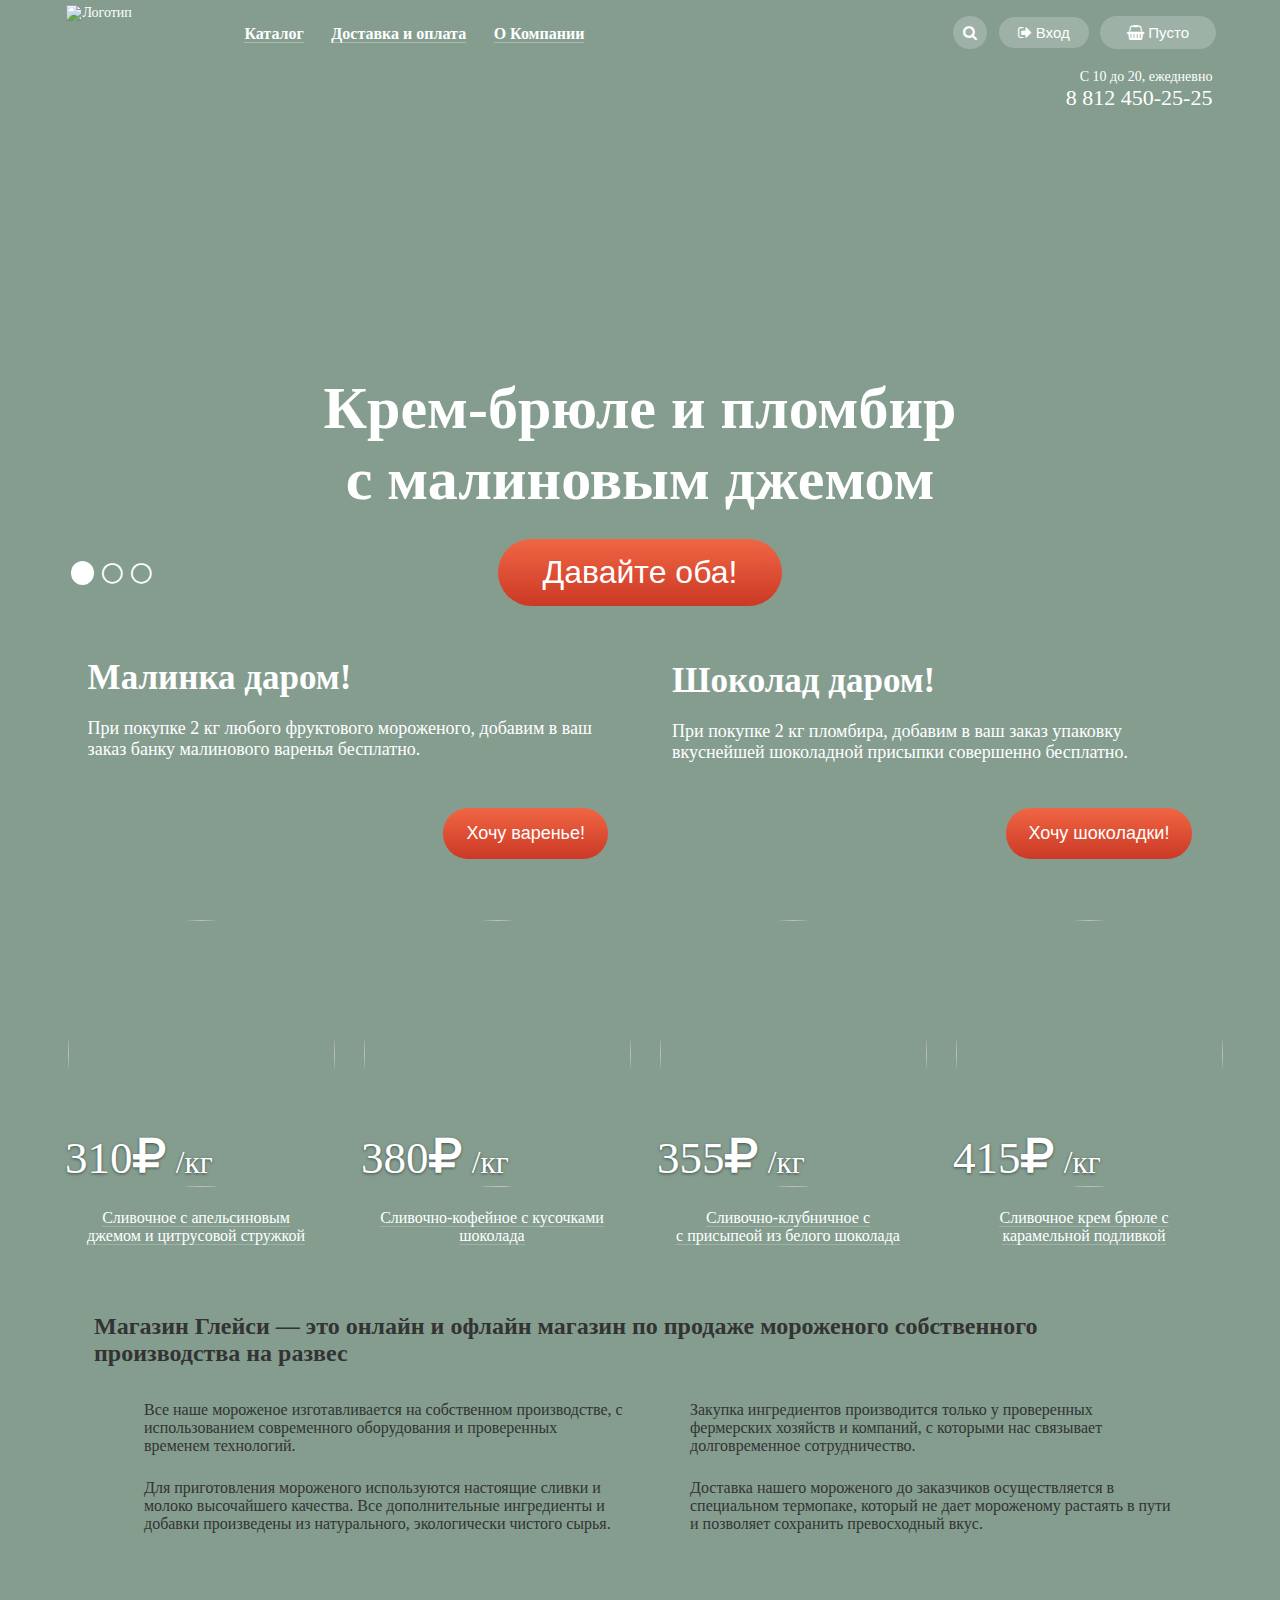
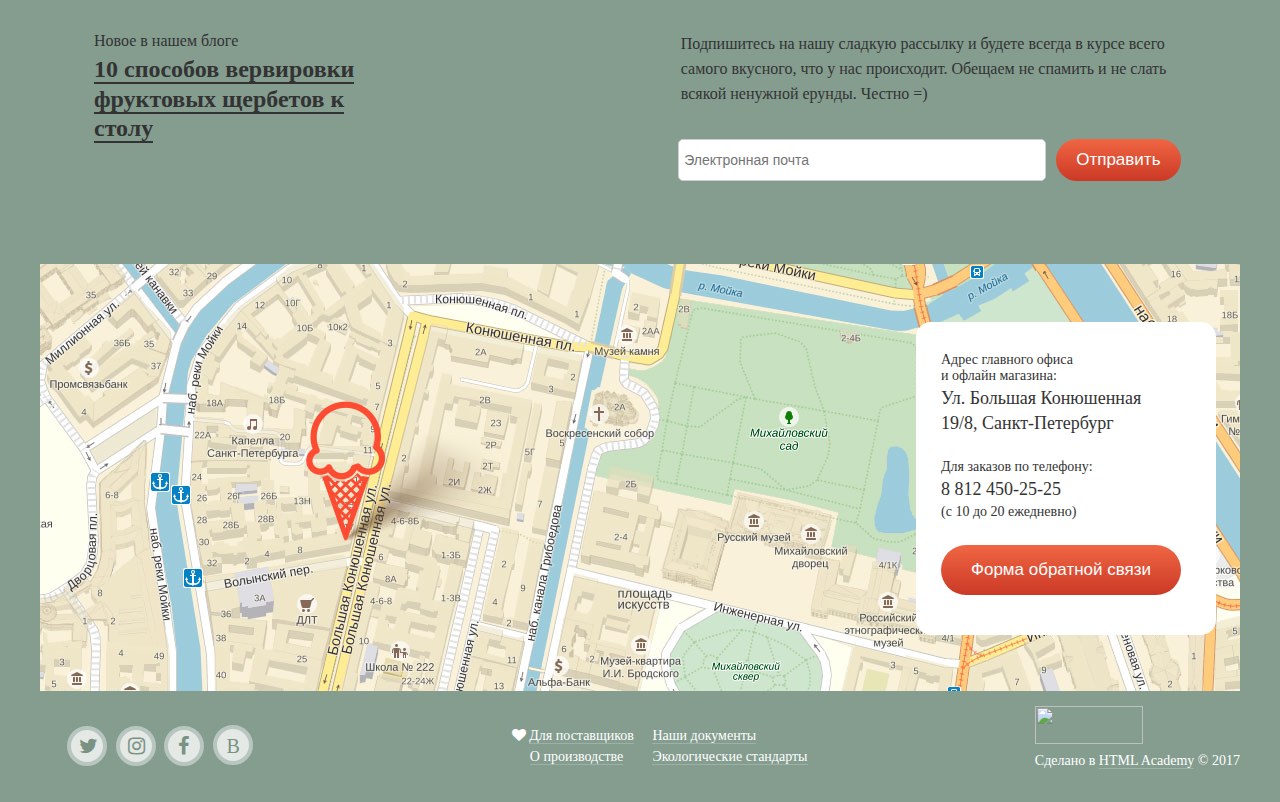
==== index.html @ fa355036 "errors: form, img, href, select" ====
<!DOCTYPE html>
<html>
	<head>
		<title>Test</title>
		<meta charset="utf-8">
		<link rel="stylesheet" href="https://necolas.github.io/normalize.css/5.0.0/normalize.css">
		<link rel="stylesheet" href="https://maxcdn.bootstrapcdn.com/font-awesome/4.5.0/css/font-awesome.min.css">
		<link rel="stylesheet" href="style/style.css">
	</head>
	<body class="bodybg1">
		<div class="body">
			<div class="alert">
				<butt_form action="https://echo.htmlacadimy.ru/" method="post">
				<h3>Мы обязательно ответим</h3>
				<input type="text" placeholder="Как вас зовут?"><br>
				<input type="text" placeholder="Ваша почта для ответа?"><br>
				<textarea class="textarea" cols="30" rows="10" placeholder="Напишите чтонибудь..."></textarea>
				<button class="banner_butt">Отправить</button>
				<div class="close"><i class="fa fa-times" aria-hidden="true"></i></div>
				</butt_form>
			</div>
			<header class="header1">
				<div class="row">
					<div class="left_head">
						<img src="img/Logo.png" width="154" height="64" alt="Логотип">
						<ul>
							<li class="tog"><a href="#" class="list">Каталог</a>
							<ul class="dropdown">
								<a href="#"><li class="bord1">Новинки</li></a>
								<hr>
								<a href="catalog.html"><li>Сливочное</li></a>
								<a href="#"><li>Щербень</li></a>
								<a href="#"><li>Фруктовый лед</li></a>
								<a href="#"><li class="bord2">Мелорин</li></a>
							</ul>
						</li>
						<li><a href="#" class="list">Доставка и оплата</a></li>
						<li><a href="#" class="list">О Компании</a></li>
					</ul>
				</div>
				<div class="right_head">
					<div class="search">
						<button class="icon is"><i class="fa fa-search" aria-hidden="true"></i></button>
						<div class="sear"><input type="text" placeholder="Что ищем?"></div>
					</div>
					
					<div class="enter">
						<button class="icon iconer"><i class="fa fa-sign-out" aria-hidden="true"></i> Вход</button>
						<div class="ent">
							<input placeholder="Электронная почта" type="text">
							<input placeholder="Пароль" type="text">
							<div class="row">
								<div class="but_enter"><button class="enter_button">Войти</button></div>
								
								<div class="regist"><a href="#">Забыли пароль</a><br><a href="#">Регестрация</a></div>
							</div>
						</div>
					</div>
					<button class="icon licon" ><i class="fa fa-shopping-basket" aria-hidden="true"></i> Пусто</button>
				</div>
			</div>
			<div class="number">
				<p class="time_worc">С 10 до 20, ежедневно</p>
				<p class="mobile">8 812 450-25-25</p>
			</div>
			<div class="banner">
				<div class="cream">
					<h1 class="h1">Крем-брюле и пломбир<br> с малиновым джемом</h1>
					
					<button class="slider_butt">Давайте оба!</button>
					<div class="cricle">
						<i class="fa fa-circle-thin bg1 bg" aria-hidden="true"></i>
						<i class="fa fa-circle-thin bg2" aria-hidden="true"></i>
						<i class="fa fa-circle-thin bg3" aria-hidden="true"></i>
					</div>
					
				</div>
			</div>
			<div class="row dar">
				<div class="raspberries">
					<h2 class="h2">Малинка даром!</h2>
					<p>При покупке 2 кг любого фруктового мороженого, добавим в ваш заказ банку малинового варенья бесплатно.</p>
					<button class="banner_butt">Хочу варенье!</button>
				</div>
				<div class="chocolate">
					<h2 class="h2">Шоколад даром!</h2>
					<p>При покупке 2 кг пломбира, добавим в ваш заказ упаковку вкуснейшей шоколадной присыпки совершенно бесплатно.</p>
					<button class="banner_butt">Хочу шоколадки!</button>
				</div>
			</div>
		</header>
		<article>
			<div class="hits">
				<div class="hit img_hit"> <img src="img/tovar1.png" width="267" height="267" alt=""><br>
					<div class="description">
						<p><a href="#">Сливочное с апельсиновым<br> джемом и цитрусовой стружкой</a></p>
					</div>
					<div class="price"><p>310<i class="fa fa-rub" aria-hidden="true"></i> <span class="kg">/кг</span></p></div>
					<div class="absol"><button class="watch">Быстрый просмотр</button></div>
				</div>
				<div class="hit img_hit"> <img src="img/tovar2.png" width="267" height="267" alt=""><br>
					<div class="description">
						<p><a href="#">Сливочно-кофейное с кусочками<br> шоколада</a></p>
					</div>
					<div class="price"><p>380<i class="fa fa-rub" aria-hidden="true"></i> <span class="kg">/кг</span></p></div>
					<div class="absol"><button class="watch">Быстрый просмотр</button></div>
				</div>
				<div class="hit img_hit"> <img src="img/tovar3.png" width="267" height="267" alt=""><br>
					<div class="description">
						<p><a href="#">Сливочно-клубничное с <br>с присыпеой из белого шоколада</a></p>
					</div>
					<div class="price"><p>355<i class="fa fa-rub" aria-hidden="true"></i> <span class="kg">/кг</span></p></div>
					<div class="absol"><button class="watch">Быстрый просмотр</button></div>
				</div>
				<div class="hit img_hit"> <img src="img/tovar4.png" width="267" height="267" alt=""><br>
					<div class="description">
						<p><a href="#">Сливочное крем брюле с<br>карамельной подливкой</a></p>
					</div>
					<div class="price"><p>415<i class="fa fa-rub" aria-hidden="true"></i> <span class="kg">/кг</span></p></div>
					<div class="absol"><button class="watch">Быстрый просмотр</button></div>
				</div>
			</div>
			<div class="cont">
				<h3 class="h3">Магазин Глейси — это онлайн и офлайн магазин по продаже мороженого собственного производства на развес</h3>
				<div class="row">
					<div class="desk_l">
						<div class="icon_sprite1">
							<p>Все наше мороженое изготавливается на собственном производстве, с использованием современного оборудования и проверенных временем технологий.
							</p></div>
							<div class="icon_sprite2">
								<p>Для приготовления мороженого используются настоящие сливки и молоко высочайшего качества. Все дополнительные ингредиенты и добавки произведены из натурального, экологически чистого сырья. </p>
							</div>
						</div>
						<div class="desk_r">
							<div class="icon_sprite3">
								<p>Закупка ингредиентов  производится только у проверенных фермерских хозяйств и компаний, с которыми нас связывает долговременное сотрудничество.</p>
							</div>
							<div class="icon_sprite4">
								<p>Доставка нашего мороженого до заказчиков осуществляется в специальном термопаке, который не дает мороженому растаять в пути и позволяет сохранить превосходный вкус.</p>
							</div>
						</div>
					</div>
				</div>
			</article>
			<aside>
				<div class="row">
					<div class="new_block">
						<p>Новое в нашем блоге</p>
						<h3><a class="metod_10">10 способов вервировки<br>
							фруктовых щербетов к<br>
						столу</a></h3>
					</div>
					<div class="mail_block">
						<p>Подпишитесь на нашу сладкую рассылку и будете всегда в курсе всего самого вкусного, что у нас происходит. Обещаем не спамить и не слать всякой ненужной ерунды. Честно =) </p>
						<div class="mail">
							<input class="mail" placeholder="Электронная почта" type="text">
							<button class="go">Отправить</button>
						</div>
					</div>
				</div>
			</aside>
			<section>
				<div class="map">
					<div class="mbloc">
						<p class="contacts">Адрес главного офиса<br>и офлайн магазина:
							<span class="h4">Ул. Большая Конюшенная</span>
							<span class="h4"> 19/8, Санкт-Петербург</span>
						</p>
						<p class="contacts">Для заказов по телефону:
							<span class="h4">8 812 450-25-25</span>
							(с 10 до 20 ежедневно)
						</p>
						<button class="butt_form">Форма обратной связи</button>
					</div>
				</div>
				<div class="both"></div>
			</section>
			<footer>
				<div class="row">
					<div class="left_foot">
						<a href="#"><i class="fa fa-twitter soc1" aria-hidden="true"></i></a>
						<a href="#"><i class="fa fa-instagram soc2" aria-hidden="true"></i></a>
						<a href="#"><i class="fa fa-facebook soc3" aria-hidden="true"></i></a>
						<a href="#"><i class="soc4">В</i></a>
					</div>
					<div class="center_foot">
						<div class="fl">
							<i class="fa fa-heart" aria-hidden="true"></i>
							<span><a href="#">Для поставщиков</a></span>
							<br><span class="sdvig"><a href="#">О производстве</a></span>
						</div>
						<div class="fr"><span><a href="#">Наши документы</a></span><br><span><a href="#">Экологические стандарты</a></span></div>
					</div>
					<div class="right_foot">
						<img class='ahtml' src="img/html.png" width="108px" height="38px" alt=""><br>
						<p>Сделано в <a>HTML Academy</a> &copy; 2017</p>
					</div>
				</div>
			</footer>
		</div>
		<script type="text/javascript" src="http://ajax.googleapis.com/ajax/libs/jquery/1.8.2/jquery.min.js"></script>
		<script type="text/javascript" src="js/script.js"></script>
	</body>
</html>
---- style/style.css ----
*{
    margin: 0;
    padding: 0;
    box-sizing: border-box;
}
.body{
    width: 1200px;
    margin: auto;
}
@font-face {
    font-family: Roboto-Light;
    src: url(../font/Roboto-Light.ttf);
}
@font-face {
    font-family: Roboto-Bold;
    src: url(../font/Roboto-Bold.ttf);
}
@font-face {
    font-family: Roboto-Regular;
    src: url(../font/Roboto-Regular.ttf);
}
body{
    color: white;
    background: #849D8F;
    font-size: 14px;
    font-family: 'Roboto-Light', 'PT sans', Georgia;
}
.bodybg1{
    background: #849D8F;
    background-image: url(../img/bg_slider-1.jpg);
    background-repeat: no-repeat;
    background-position: 50% 0px;
}
.bodybg2{
    background: #8996A6;
    background-image: url(../img/bg_slider-2.jpg);
    background-repeat: no-repeat;
    background-position: 50% 0px;
}
.bodybg3{
    background: #9D8B84;
    background-image: url(../img/bg_slider-3.jpg);
    background-repeat: no-repeat;
    background-position: 50% 0px;
}
a{
    text-decoration: none;
    color: white;
}
.h4{
    font-size: 18px;
    font-family: 'Roboto-Bold', 'PT sans', Georgia;
    margin: 4px 0;
    display: block;
}
.h1{
    font: 900 60px/70px "Roboto-bold",'PT sans', Georgia;
    line-height: 1.18;
    margin-bottom: 9px;
}
.h2{
    margin: 0;
    padding: 0;
    font-size: 35px;
    margin-bottom: 20px;
    font-family: 'Roboto-Bold', 'PT sans', Georgia;
}
.h3{
    font-size: 24px;
    font-family: 'Roboto-Bold', 'PT sans', Georgia;
    margin-bottom: 20px;
}
button{
    cursor: pointer;
}
.menu{
    position: relative;
    display: inline-block;
}
.alert{
    background: #f8f7f4;
    border-radius: 10px;
    width: 440px;
    color: #333;
    padding: 15px;
    height: 450px;
    position: fixed;
    z-index: 11111;
    top: 15%;
    left: 30%;
    right: 30%;
    display: none;
}
.close{
    position: absolute;
    top: 10px;
    right: 10px;
    font-size: 23px;
    cursor: pointer;
}
.bord1{
    border-radius: 5px 5px 0 0;
    font-family: 'Roboto-Bold';
}
.bord2{
    border-radius: 0 0 5px 5px;
}
.search{
    position: relative;
    display: inline-block;
}
.sear input,.alert input, .ent input{
    margin: 10px 0;
    border-radius: 5px;
    border: 1px solid #D0D0D0;
    width: 300px;
    color: #a9a9a9;
    height: 40px;
    padding-left: 5px;
    font-size: 14px;
}
.textarea{
    margin: 10px 0;
    border-radius: 5px;
    border: 1px solid #D0D0D0;
    width: 400px;
    color: #a9a9a9;
    height: 100px;
    padding: 5px;
}
.sear{
    display: none;
    background: #f8f7f4;
    position: absolute;
    background: white;
    right: 10%;
    top: 85%;
    padding: 15px;
    padding: 15px;
    border-radius: 5px;
    box-shadow: 5px 14px 26px rgba(0,0,0, 0.5);
}
.enter:hover .ent{
    display: block;
    -webkit-transition: all 0.3s ease-in-out;
    transition: all 0.3s ease-in-out;
}
.search:hover .sear{
    display: block;
    -webkit-transition: all 0.3s ease-in-out;
    transition: all 0.3s ease-in-out;
}
.basket:hover .bask{
    display: block;
    -webkit-transition: all 0.3s ease-in-out;
    transition: all 0.3s ease-in-out;
}
.row{
    display: -webkit-box;
    display: -ms-flexbox;
    display: flex;
    -webkit-box-pack: justify;
        -ms-flex-pack: justify;
            justify-content: space-between;
    position: relative;
}
div.left_head{
    margin: 5px 2.2%;
    max-width: 70%;
}
div.left_head > img{
    float: left;
}
div.left_head > ul{
    list-style-type: none;
    display: inline-block;
    margin:12px;
    font-weight: bold;
}
a.list{
    border-bottom: 1px solid rgba(255, 255, 255, 0.3);
    font-size: 16px;
}
div.left_head > ul > li{
    padding: 8px 12px;
    display: inline-block;
    color: white;
    font-size: 16px;
}
li.tog{
    border-radius: 25px;
    position: relative;
    padding: 8px 15px;
}
li.tog:hover, li.tog1:hover{
    background: white;
    color: #333;
}
li.tog:hover > a, li.tog1:hover > a{
    border: none;
    color: #333;
}
li.tog:active > a, li.tog1:active > a{
    border: none;
    color: #333;
}
li.tog:active, li.tog1:active{
  background: white;
  box-shadow: inset 0 2px 1px 0 #333;
}
li.tog:after, li.tog1:after {
  content: "";
  position: absolute;
  left: 0;
  right: 0;
  height: 15px;
}
li.tog1{
    position: relative;
    padding: 8px 15px;
    border: none;
    background: #d07058;
    border-radius: 25px;
}
li.tog1 > a{
    border: none;
}
.tog1:hover .dropdown,.tog:hover .dropdown{
  opacity: 1;
  -webkit-transform: translate(0, 0);
          transform: translate(0, 0);
  -webkit-transition: all 0.3s ease-in-out;
  transition: all 0.3s ease-in-out;
  z-index: 2;
}
.dropdown hr{
    color: #d1d0ce;
    width: 90%;
    margin: auto;
}
.dropdown a{
    color: #333;
}   
.dropdown li{
    width: 100%;
    padding: 8px 15px;
}
.dropdown li:hover{
    background: #fbded8;
}
.dropdown li:active{
    background: #f6b5a5;
}
.dropdown{
  z-index: 11111;
  box-shadow: 5px 14px 26px rgba(0,0,0, 0.5);
  position: absolute;
  left: -7px;
  top: 110%;
  box-sizing: border-box;
  min-width: 144px;
  padding: 0;
  margin: 0;
  list-style: none;
  background-color: #f8f7f4;
  border-radius: 5px;
  opacity: 0;
  -webkit-transform: translate(0, -10px);
  transform: translate(0, -10px);
  -webkit-transition: all 0.3s ease-out;
  transition: all 0.3s ease-out;
}
.acmen{
    border-radius: 25px;
    padding: 8px 15px;
    background: white;
    font-weight: bold;
}
div.right_head{
    text-align: right;
}
.icon{
    display: inline-block;
    color: white;
    font-size: 15px;
    margin: 16px 4px;
    border: none;
    background: #9DB1A6;
    padding: 7px 19px;
    border-radius: 25px;
}
.is{
    padding: 8px 10px;
}
.icon2{
    display: inline-block;
    background: white;
    color: #333;
    font-size: 15px;
    margin: 27px 8px;
    border: none;
    padding: 7px 19px;
    border-radius: 25px;
}
.icon:hover{
    background: white;
    color: #333;
}
.licon{
    padding: 8px 27px;
    margin-right: 24px;
    position: relative;
}
.licon2{
    padding-left: 40px;
    padding-right: 20px;
    margin-right: 20px;
    position: relative;
}
.number{
    text-align: right;
    color: white;
    font-size: 12px;
    margin-right: 2.3%;
    margin-top: -5px;
}
.number2{
    text-align: right;
    color: white;
    font-size: 12px;
    margin-right: 2.3%;
    margin-top: -5px;
    float: right;
}
.enter{
    position: relative;
    display: inline-block;
}
.ent{
    z-index: 1111;
    position: absolute;
    background: #f8f7f4;
    right: 5%;
    padding: 15px;
    border-radius: 8px;
    top: 83%;
    color: #333;
    display: none;
    box-shadow: 5px 14px 26px rgba(0,0,0, 0.5);
}
.center{
    position: absolute;
    right: 5%;
    top: 0;
    left: 5%;
}
.banner{
    text-align: center;
    margin-top: 650px;
}
.slider_butt{
    background: -webkit-linear-gradient(#f06643,#cb3926);
    background: linear-gradient(#f06643,#cb3926);
    border: none;
    padding: 15px 45px;
    font-size: 32px;
    border-radius: 40px;
    color: #fff;
    margin-top: 15px;
    display: inline-block;
}
.more1{
    background: -webkit-linear-gradient(#f06643,#cb3926);
    background: linear-gradient(#f06643,#cb3926);
    border: none;
    padding: 13px 18px;
    border-radius: 25px;
    color: #fff;
    font-size: 15px;
    margin-top: 50px;
}
.banner_butt{
    background: -webkit-linear-gradient(#f06643,#cb3926);
    background: linear-gradient(#f06643,#cb3926);
    border: none;
    padding: 15px 23px;
    border-radius: 25px;
    color: #fff;
    font-size: 18px;
    position: absolute;
    right: 20px;
    bottom: 17px;
}
.slider_butt:hover{
    background: #e76c3a;
}
.oform{
    padding: 10px 22px;
    border: none;
    text-align: right;
    font-size: 15px;
    color: #ffffff;
    background-image: -webkit-linear-gradient(bottom, #e74a35, #f26843);
    background-image: linear-gradient(to top, #e74a35, #f26843);
    border-radius: 25px;
    cursor: pointer;
}
.absol{
    position: absolute;
    width: 100%;
    background: rgba(255,255,255,0.4);
    z-index: 10000;
    padding-bottom: 25px;
    border-radius: 0 0 5px 5px;
    display: none;
    left: 0;
    bottom: -68px;
}
.hit:hover .absol{
    display: block;
}
.hit:hover a{
    border: none;
}
.watch{
    background: -webkit-linear-gradient(#f06643,#cb3926);
    background: linear-gradient(#f06643,#cb3926);
    border: none;
    padding: 13px 18px;
    border-radius: 25px;
    color: #fff;
    font-size: 15px;
}
.enter_button{
    background: -webkit-linear-gradient(#f06643,#cb3926);
    background: linear-gradient(#f06643,#cb3926);
    border: none;
    padding: 12px 35px;
    border-radius: 25px;
    color: #fff;
    font-size: 15px;
    margin-top: 18px;
}
.watch:hover,.oform:hover, .enter_button:hover{
    background: #e76c3a;
}
.watch:active,.oform:active, .slider_butt:active, .enter_button:active{
    background: -webkit-linear-gradient(#cb3926,#f06643);
    background: linear-gradient(#cb3926,#f06643);
}
.banner_butt:hover{
    background: #e76c3a;
}
.banner_butt:active{
    background: -webkit-linear-gradient(#cb3926,#f06643);
    background: linear-gradient(#cb3926,#f06643);
}
.regist a{
    color: #333;
}
.regist{
    margin-top: 15px;
    text-align: left;
}
.regist > label{
    border-bottom: 1px solid;
    margin-top: 5px;
    display: inline-block;
}
.cream{
    margin-top: -388px;
    margin-bottom: 40px;
    position: relative;
}
.cricle{
    position: absolute;
    bottom: 20px;
    left: 31px;
}
.bg{
    background: white;  
    border-radius: 50%;
    padding: 0 1px;
}
.bg1,.bg2,.bg3{
    font-size: 24px;
    margin-right: 3px;
    padding: 0 1px;
}
.fa-circle-thin:hover{
    cursor: pointer;
    background: #CFCFCF;
    border-radius: 50%;
}
.raspberries,.chocolate p{
    font-family: 'Roboto-Regular';
}
.raspberries button{
    text-align: right;
}
.raspberries,.chocolate{
    width: 100%;
    display: inline-block;
    border-radius: 15px;
    position: relative;
    min-height: 230px;
}
.dar{
    margin: 2.9% 2.3%;
}
.raspberries{
    background: url(../img/f1.jpg);
    background-size: cover;
    font-size: 18px;
    padding: 12px 20px 80px;
    margin-right: 12px;
}
.chocolate{
    background: url(../img/f2.jpg);
    background-size: cover;
    font-size: 18px;
    padding: 15px 20px 80px;
    margin-left: 12px;
}
.hits{
    margin: 10px 0;
    display: -webkit-box;
    display: -ms-flexbox;
    display: flex;
    -webkit-box-pack: center;
        -ms-flex-pack: center;
            justify-content: center;
}
.hit{
    margin: 0 10px;
    display: inline-block;
    text-align: center;
    width: 23%;
    position: relative;
    cursor: pointer;
    padding: 10px;
}
.hit:hover{
    background: rgba(255,255,255,0.4);
    border-radius: 5px 5px 0 0;
}
.hits a{
    border-bottom: 1px solid #9DB1A6;
}
div.cont{
    background: url(../img/bg.jpg);
    border-radius: 15px;
    margin: 12px 2.2% 24px 2.2%;
    padding: 2.3%;
    color: #333;
}
.ic{
    float: left;
    margin: -15px 5px 25px 0px;
}
.bl3 h3{
    font-size: 22px;
    margin-top: 15px;
}
.metod_10{
    font-size: 24px;
    line-height: 1.23;
    border-bottom: 2px solid #333;
    color: #333;
}
.metod_10:hover{
    border-bottom: 2px solid #D07058;
}
.new_block{
    margin:2.2%;
    margin-top: 10px;
    background: url(../img/rasp.png);
    background-size: cover;
    padding: 2.3%;
    width: 50%;
    border-radius: 15px;
    color: #333;
    height: 218px;
    font-family: 'Roboto-Regular', "PT sans", Georgia;
}
.new_block p{
    font-size: 16px;
    margin-bottom: 5px;
}
.mail_block p{
    line-height: 1.544;
}
.mail_block{
    margin-right: 2.2%;
    margin-top: 10px;
    background: url(../img/mail.png);
    background-size: cover;
    padding: 2.3%;
    width: 50%;
    border-radius: 15px;
    color: #333;
    height: 218px;
    font-size: 16px;
    position: relative;
    font-family: 'Roboto-Regular', "PT sans", Georgia;
    background-position: 50% 50%;
}
div.mail{
    position: absolute;
    display: -webkit-box;
    display: -ms-flexbox;
    display: flex;
    bottom: 42px;
    left: 10px;
}
.go{
    background: -webkit-linear-gradient(#f06643,#cb3926);
    background: linear-gradient(#f06643,#cb3926);
    border: none;
    padding: 10px 20px;
    border-radius: 25px;
    color: #fff;
    font-size: 17px;
}
.go:hover{
    background: #e76c3a;
}
.go:active{
    background: -webkit-linear-gradient(#cb3926,#f06643);
    background: linear-gradient(#cb3926,#f06643);
}
.mail_block > p{
    margin-bottom: 18px;
}
.butt_form{
    background: -webkit-linear-gradient(#f06643,#cb3926);
    background: linear-gradient(#f06643,#cb3926);
    border: none;
    padding: 15px 30px;
    border-radius: 25px;
    color: #fff;
    font-size: 17px;
    display: inline-block;
    margin-bottom: 20px;
}
.butt_form:hover{
    background: #e76c3a;
}
.butt_form:active{
    background: -webkit-linear-gradient(#cb3926,#f06643);
    background: linear-gradient(#cb3926,#f06643);
}
input.mail{
    height: 42px;
    width: 368px;
    margin-right: 10px;
    border-radius: 5px;
    border: 1px solid #D0D0D0;
    margin-left: 15px;
    padding: 0 5px;
    font-size: 14px;
}
.map{
    margin-top: 15px;
    min-height: 427px;
    position: relative;
    background: url(../img/map.jpg);
    background-size: cover;
}
.mbloc{
    position: absolute;
    background: white;
    border-radius: 15px;
    padding: 30px 20px 20px 25px;
    color: #333;
    font: 14px 'Roboto-Regular', "PT sans", Georgia;
    right: 2%;
    width: 300px;
    bottom: 13%;
}
.vk{
    border: 3px solid #BCC9C2;
    border-radius: 54%;
}
.right_foot label{
    border-bottom: 1px solid #9DB1A6;
}
.left_foot{
    padding: 34px 27px;
}
.left_foot img{
    margin: 0 5px;
}
.center_foot a,.right_foot a{
    border-bottom: 1px solid #9DB1A6;
}
.center_foot{
    padding: 35px 8px;
    line-height: 1.473333;
}
.right_foot{
    text-align: left;
    padding-top: 15px;
}
.fl{
    display: inline-block;
    margin-right: 15px;
}
.fr{
    display: inline-block;  
}
.sdvig{
    display: inline-block;
    margin: 0 0 0 18px;
}
.actser{
    background: white;
    color: #333;
}
.alert button{
    position: absolute;
    padding: 12px 15px;
    bottom: 60px;
    right: 35px;
}
a:hover{
    color: #d07058;
    border-bottom: 1px solid #d07058;
}
.dropdown a:hover{
    color: #333;
    border: none;
}
.acmen > a{
    color: #333;
    border: none;
}
.hf{
    width: 96%;
    margin: auto;
    background: #9DB1A6;
    border: none;
    height: 1px;
}
.as{
    margin:0 2.2%;
}
.sor{
    display: block;
    margin-bottom: 8px;
    margin-left: 15px;
}
.active{
    color: white;
    background: #e84e37;
    padding: 8px 15px;
    border-radius: 25px;
}
.active > a:hover{
    color: white;
    border: none;
}
.art2{
    padding:12px 2.3%;
}
.popul{
    background: #9DB1A6;
    border: none;
    color: white;
    padding: 8px 30px 8px 25px;
    border-radius: 25px;
    font-size: 14px;
}
.populact{
    background: white;
    border: none;
    color: #333;
    padding: 8px 30px 8px 25px;
    border-radius: 25px;
    font-size: 14px;
}
.popul > i{
    margin-left: 15px;
}
.row_sort{
    display: -webkit-box;
    display: -ms-flexbox;
    display: flex;
    height: 85px;
}
.sorting,.price_toggle,.fat{
    display: inline-block;
    padding: 1.2% 0%;
    margin-right: 15px;
    position: relative;
}
.list_sort{
    position: relative;
    width: 100%;
    height: 36px;
    font-weight: 500;
    background-color: #9DB1A6;
    border-radius: 30px;
    cursor: pointer;  
}
.select{
    width: 100%;
    height: 36px;
    margin: 0;
    padding: 0 45px 0 10px;
    background-color: transparent;
    color: white;
    border: 0;
    border-radius: 30px;
    cursor: pointer;
    outline: 0;
    -webkit-appearance: none;
    -moz-appearance: none;
    appearance: none;
    font: 15px 'Roboto-bold', "PT sans", Georgia;
    width: 100%;
}
.bott_icon{
    position: absolute;
    color: white;
    top: 7px;
    right: 14px;
    font-size: 18px;
    width: 11px;
    height: 20px;
    background: #9DB1A6;
}
.list_sort:hover .bott_icon{
    background: white;
    color: #333;
}
.list_sort:hover,.select:hover{
    background: white;
    color: #333;
}
.polos{
    position: relative;
    width: 220px;
    height: 34px;
    background: #9DB1A6;
    padding-top: 11px;
    padding-right: 15px;
    padding-left: 15px;
    border-radius: 25px;
}
.pol{
    width: 100%;
    height: 3px;
    background: white;
    margin-top: 5px;
}
a.a1,a.a2{
    width: 20px;
    height: 20px;
    position: absolute;
    display: inline-block;
    background: white;
    border-radius: 50%;
    border: none;
}
.a1{
    top: 8px;
    left: 40px;
}
.a2{
    top: 8px;
    left: 120px;
}
.a1:hover,.a2:hover{
    -webkit-transform:scale(1.3);
            transform:scale(1.3);
}
.sliv{
    background: #E84E37;
    color: white;
}
input:hover{
    box-shadow: 0 0 0 2px #c7c6c5 inset;
}
.jir{
    background: #9DB1A6;
    padding: 9px 15px 9px 15px;
    border-radius: 25px;
}
.rad input,.nap input{
    margin:0 8px;
}
.nap{
    background: #9DB1A6;
    width: 705px;
    padding:12px 17px;
    border-radius: 25px;
    display: inline-block;
    margin-right: 15px;
}
.prim{
    border: 2px solid white;
    background: #9DB1A6;
    padding: 8px 30px;
    color: white;
    border-radius: 25px;
}
.prim:hover{
    background: white;
    color: #333;
}
.prim:active{
    border: none;
    background: #FFFFFF;
    padding: 10px 22px;
    color: black;
    border-radius: 25px;
    box-shadow: inset 0px 2px 2px #4B4B4B;
}
.crown{
    position: absolute;
    bottom: -25px;
    font-size: 15px;
}
.crown a{
    border-bottom: 1px solid rgba(255, 255, 255, 0.3);
}
.right_foot p{
    margin: 5px 0;
}
.soc1{
    padding: 6px 8px;
}
.soc2{
    padding: 6px 8px;
   
}
.soc3{
    padding: 6px 10px;
   
}
.soc4{
    padding: 6px 10px;
    font-style: normal;
    font-family: 'Roboto-bold';
    display: inline-block;
}
.soc1,.soc2,.soc3,.soc4{
    font-size: 20px;
    background: #E4E9E6;
    color: rgb(121, 146, 132);
    border-radius: 50%;
    border: 4px solid #B7C6BE;
    width: 40px;
    height: 40px;
}
.soc1:hover,.soc2:hover,.soc3:hover,.soc4:hover{
    border: 4px solid rgba(181, 198, 189, 0.45);
}
.soc1:active,.soc2:active,.soc3:active,.soc4:active{
    box-shadow: inset 1px 4px 4px #4B4B4B;
}
.pages{
    text-align: right;
    margin-top: 53px;
    margin-bottom: 30px;
    font-size: 18px;
}
.page i{
    padding: 1px;
}
.page a{
    color: white;
}
.page a:hover{
    color: white;
    border: none;
}
.page{
    margin: 0 2px;
    cursor: pointer;
    padding: 2px 7px;
    font-family: 'roboto-regular';
}
.page:nth-child(2){
    background: white;
    color: #333;
    border-radius: 50%;
    padding: 2px 7px;
}
.page:nth-child(2) a{
    color: #333;
}
.page:hover{
    background:rgba(255,255,255,0.4);
    color: white;
    border-radius: 50%;
    padding: 2px 7px;
}
.page:active{
    background: white;
    color: #333;
    border-radius: 50%;
    padding: 2px 7px;
}
.basket{
    position: relative;
    display: inline-block;
}
.bask{
    width: 525px;
    background: #F8F7F4;
    border-radius: 5px;
    right: 18px;
    top: 66px;
    color: #333;
    z-index: 11111;
    position: absolute;
    text-align: left;
    padding: 26px 15px 23px 10px;
    display: none;
    box-shadow: 5px 14px 26px rgba(0,0,0, 0.5);
    font: 13px 'Roboto-Regular', "PT sans", Georgia;
}
.itog:after{
    content: "";
    width: 98%;
    height: 1px;
    background: #ccc;
    position: absolute;
    left: 0;
    right: 0;
    margin: auto;
}
.img_close{
    cursor: pointer;
}
.itog{
    text-align: right;
    font-size: 18px;
}
td{
    padding: 5px;
}
.text_right{
    text-align: right;
    margin-top: 15px;
}
.bs{
    position: absolute;
    bottom: 31px;
    z-index: 11111;
    left: 20px;
}
.left_foot > a{
    border: none;
    margin-right: 5px;r
}
.radio {
  vertical-align: top;
  width: 17px;
  height: 17px;
  margin: 0 3px 0 0;
}
.radio + label {
  cursor: pointer;
}
.radio:not(checked) {
  position: absolute;
  opacity: 0;
}
.radio:not(checked) + label {
  position: relative;
  padding: 0 25px 0 25px;
}
.radio:not(checked) + label:before {
  content: '';
  position: absolute;
  top: -3px;
  left: 0;
  width: 20px;
  height: 20px;
  border: 1px solid white;
  border-radius: 50%;
}
.radio:not(checked) + label:after {
  content: '';
  position: absolute;
  top: 1px;
  left: 4px;
  width: 14px;
  height: 14px;
  border-radius: 50%;
  opacity: 0;
  -webkit-transition: all .2s;
  transition: all .2s;
}
.radio:checked + label:after {
  opacity: 1;
  background: white;
}
.popul:hover{
    background: white;
    color: #333;
}
.time_worc{
    font-size: 14px;
    font-family: 'roboto-bold';
    margin: 0;
}
.mobile{
    font-size: 22px;
    font-family: 'roboto-bold';
    margin: 0;
}
.img_hit::before{
    content: "";
    position: absolute;
    z-index: 1111;
    width: 60px;
    height: 60px;
    background-image: url(../img/hit_icon.png);
}
.hit img{
    position: relative;
    border-radius: 50%; 
}
.price{
    text-shadow: 0 1px 3px rgba(0,0,0,.5);
}
.price{
    font: 45px "Roboto-bold", "PT sans", Georgia;
    position: absolute;
    bottom: 89px;
    left: 7px;
}
.description{
    font: 16px "Roboto-bold", "PT sans", Georgia;
    padding: 18px 0;
}
.desk_l,.desk_r{
    font: 16px "Roboto-Regular", "PT sans", Georgia;
    display: -webkit-box;
    display: -ms-flexbox;
    display: flex;
    -webkit-box-orient: vertical;
    -webkit-box-direction: normal;
        -ms-flex-direction: column;
            flex-direction: column;
    max-width: 50%;
    padding-left: 50px;
    padding-right: 15px;
}
.desk_l div,.desk_r div{
    padding: 14px 0 10px 0px;
}
.ruble{
    font-family: 'PT Sans', serif;
}
.contacts{
    margin-bottom: 25px;
}
.kg{
    font-size: 0.7em;
}
.h1_second{
    font: 35px "Roboto-bold", "PT sans", Georgia;
    margin: 15px 0;
}
.alogo{
    float: left;
}
.alogo:hover{
    border: none;
}
.listpage{
    display: -webkit-inline-box;
    display: -ms-inline-flexbox;
    display: inline-flex;
    list-style-type: none;
}
.icon_sprite1, .icon_sprite2, .icon_sprite3, .icon_sprite4{
    position: relative;
}
.icon_sprite1::before{
    content: "";
    position: absolute;
    width: 50px;
    height: 50px;
    background: url(../img/sprite.png);
    left: -11%;
    top: 10%;
    background-position: 145px -4px;
}
.icon_sprite2::before{
    content: "";
    position: absolute;
    width: 50px;
    height: 50px;
    background: url(../img/sprite.png);
    left: -11%;
    top: 10%;
    background-position: -5px 54px;
}
.icon_sprite3::before{
    content: "";
    position: absolute;
    width: 50px;
    height: 50px;
    background: url(../img/sprite.png);
    left: -11%;
    top: 10%;
    background-position: 112px 54px;
}
.icon_sprite4::before{
    content: "";
    position: absolute;
    width: 50px;
    height: 50px;
    background: url(../img/sprite.png);
    left: -11%;
    top: 10%;
    background-position: 232px -4px;
}
.icon_close{
    display: inline-block;
    margin-right: 20px;
    position: relative;
}
.icon_close::before{
    content: "";
    position: absolute;
    width: 30px;
    height: 30px;
    cursor: pointer;
    background: url(../img/sprite.png);
}
.input-check {
  position: relative;
  cursor: pointer;
}
.input-check input {
  position: absolute;
  cursor: pointer;
  opacity: 0;
}
.input-check label {
  padding:0 25px 0 25px;
  font-family: 'Roboto-bold', 'PT sans', Georgia;
  position: relative;
  cursor: pointer;
}
.input-check label:before {
  display: block;
  position: absolute;
  left: 0;
  top: -15%;
  width: 20px;
  height: 20px;
  background: rgba(0, 0, 0, 0) url(../img/no_checed.png) no-repeat;
  content: '';
}
.input-check input:checked + label:before {
  background: rgba(0, 0, 0, 0) url(../img/checed.png) no-repeat;
}
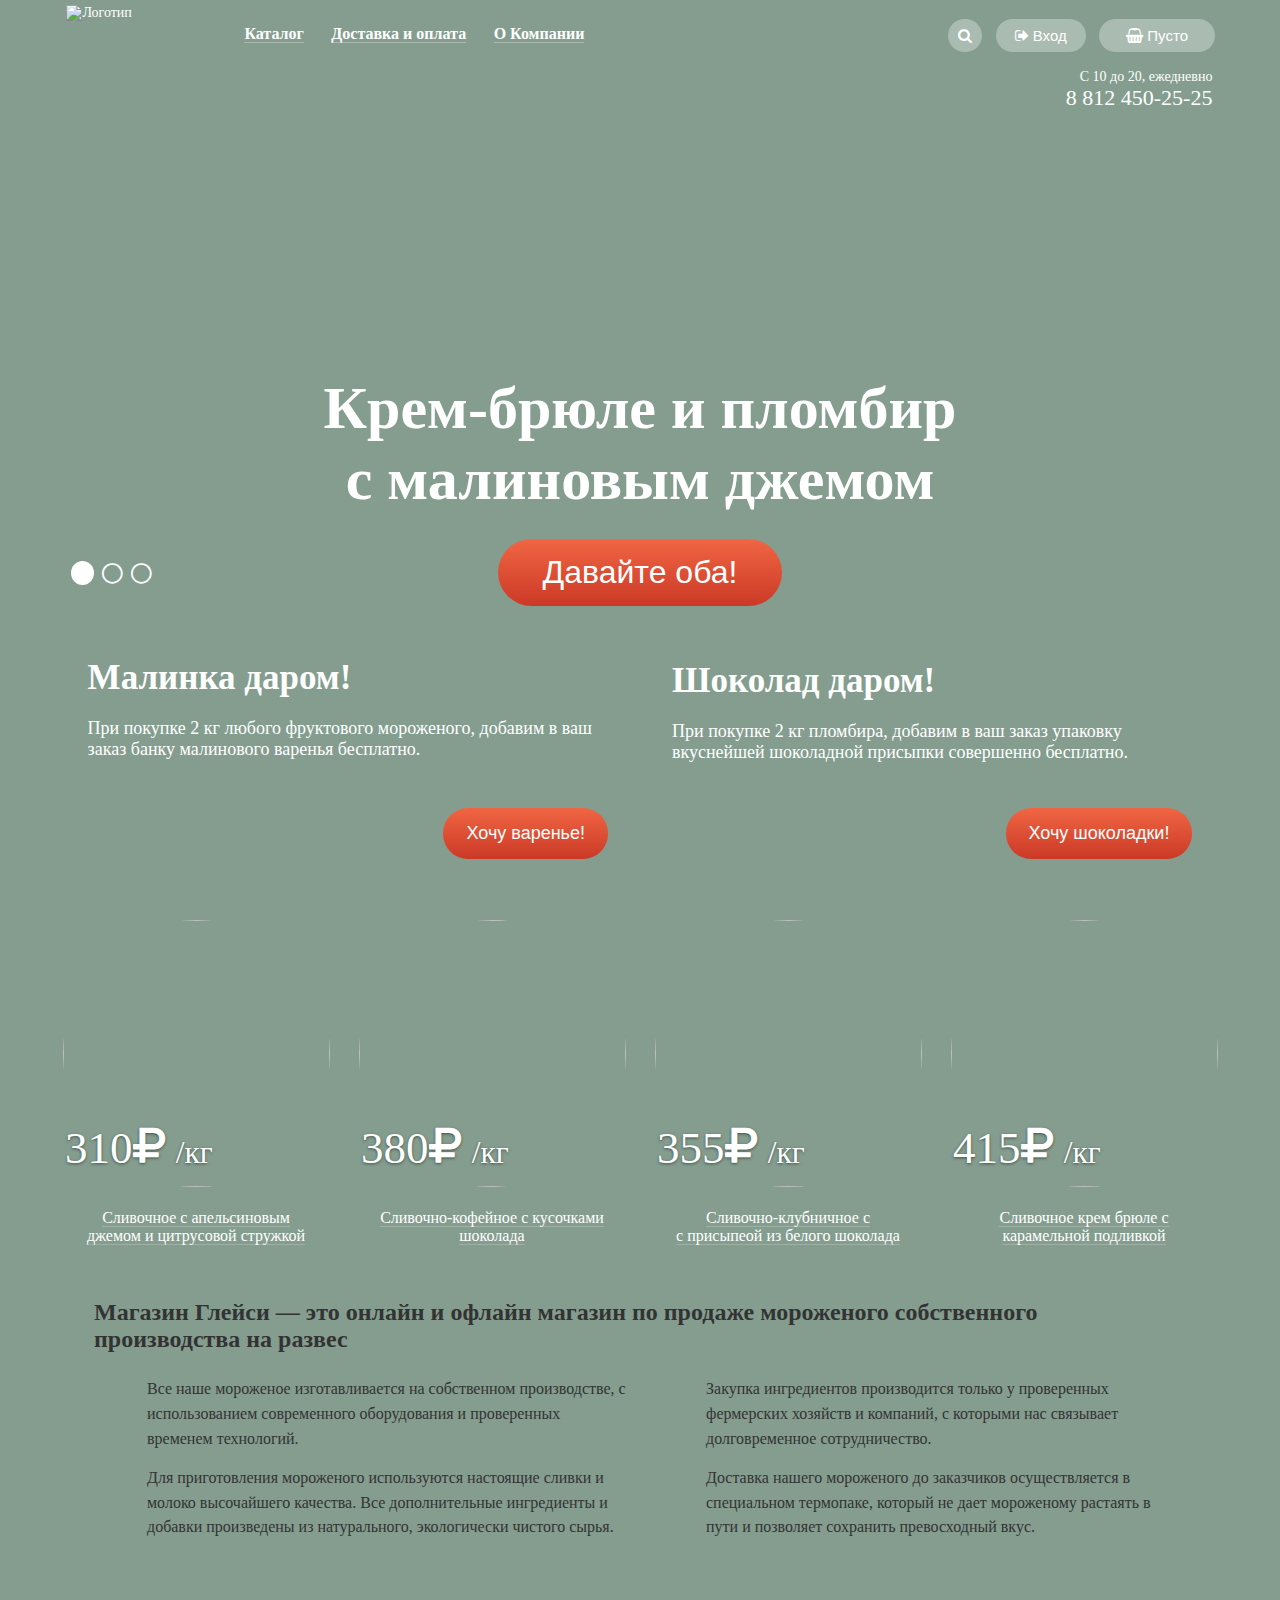
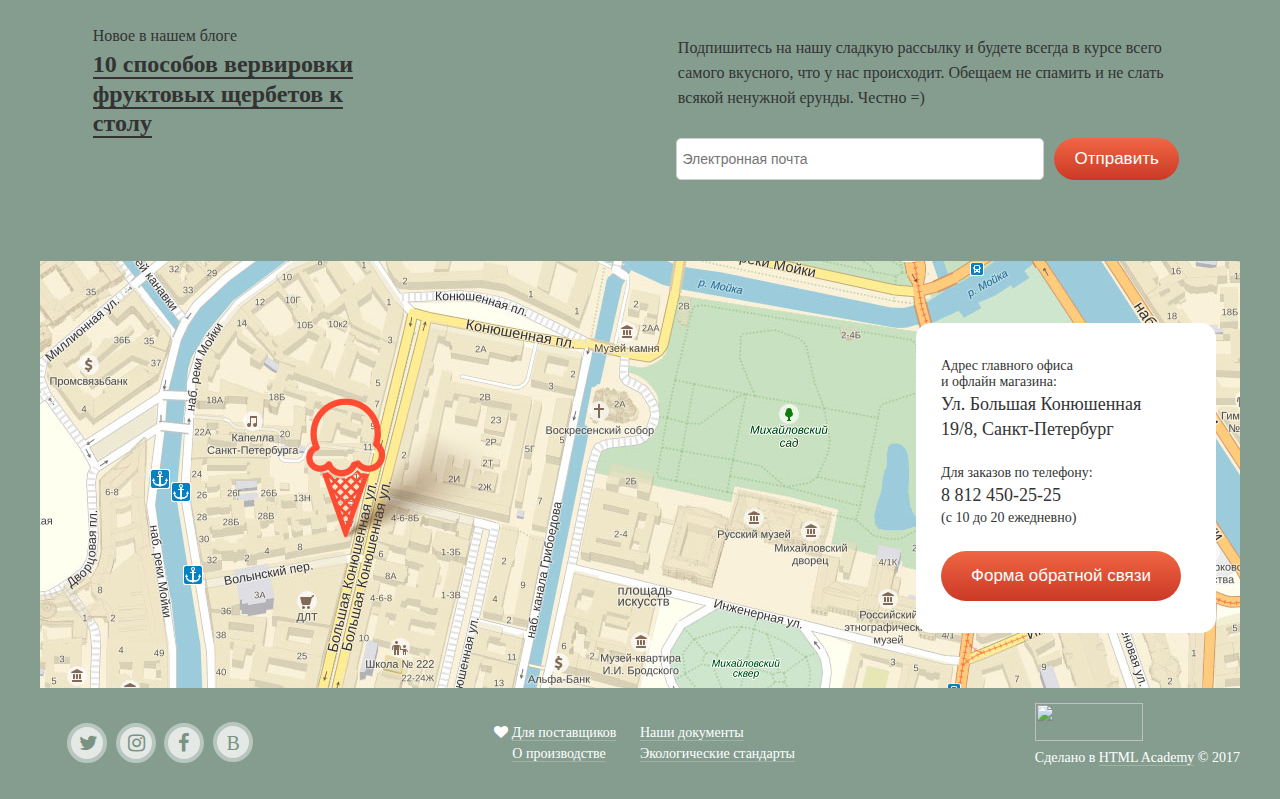
==== commit 037d8e65: "href" ====
--- a/index.html
+++ b/index.html
@@ -9,16 +9,6 @@
 	</head>
 	<body class="bodybg1">
 		<div class="body">
-			<div class="alert">
-				<butt_form action="https://echo.htmlacadimy.ru/" method="post">
-				<h3>Мы обязательно ответим</h3>
-				<input type="text" placeholder="Как вас зовут?"><br>
-				<input type="text" placeholder="Ваша почта для ответа?"><br>
-				<textarea class="textarea" cols="30" rows="10" placeholder="Напишите чтонибудь..."></textarea>
-				<button class="banner_butt">Отправить</button>
-				<div class="close"><i class="fa fa-times" aria-hidden="true"></i></div>
-				</butt_form>
-			</div>
 			<header class="header1">
 				<div class="row">
 					<div class="left_head">
@@ -56,7 +46,9 @@
 							</div>
 						</div>
 					</div>
+					<div class="basket">
 					<button class="icon licon" ><i class="fa fa-shopping-basket" aria-hidden="true"></i> Пусто</button>
+				</div>
 				</div>
 			</div>
 			<div class="number">
@@ -143,10 +135,10 @@
 				</div>
 			</article>
 			<aside>
-				<div class="row">
+				<div class="row blog">
 					<div class="new_block">
 						<p>Новое в нашем блоге</p>
-						<h3><a class="metod_10">10 способов вервировки<br>
+						<h3><a href="#" class="metod_10">10 способов вервировки<br>
 							фруктовых щербетов к<br>
 						столу</a></h3>
 					</div>
@@ -171,6 +163,16 @@
 							(с 10 до 20 ежедневно)
 						</p>
 						<button class="butt_form">Форма обратной связи</button>
+									<div class="alert">
+				<butt_form action="https://echo.htmlacadimy.ru/" method="post">
+				<h3>Мы обязательно ответим</h3>
+				<input type="text" placeholder="Как вас зовут?"><br>
+				<input type="text" placeholder="Ваша почта для ответа?"><br>
+				<textarea class="textarea" cols="30" rows="10" placeholder="Напишите чтонибудь..."></textarea>
+				<button class="banner_butt">Отправить</button>
+				<div class="close"><i class="fa fa-times" aria-hidden="true"></i></div>
+				</butt_form>
+			</div>
 					</div>
 				</div>
 				<div class="both"></div>
@@ -193,7 +195,7 @@
 					</div>
 					<div class="right_foot">
 						<img class='ahtml' src="img/html.png" width="108px" height="38px" alt=""><br>
-						<p>Сделано в <a>HTML Academy</a> &copy; 2017</p>
+						<p>Сделано в <a href="#">HTML Academy</a> &copy; 2017</p>
 					</div>
 				</div>
 			</footer>
--- a/style/style.css
+++ b/style/style.css
@@ -6,6 +6,7 @@
 .body{
     width: 1200px;
     margin: auto;
+    position: relative;
 }
 @font-face {
     font-family: Roboto-Light;
@@ -41,6 +42,12 @@
     background: #9D8B84;
     background-image: url(../img/bg_slider-3.jpg);
     background-repeat: no-repeat;
+    background-position: 50% 0px;
+}
+.bodybg4{
+    background-image: url(../img/svet.png);
+    background-repeat: no-repeat;
+    background-size: cover;
     background-position: 50% 0px;
 }
 a{
@@ -86,9 +93,8 @@
     height: 450px;
     position: fixed;
     z-index: 11111;
-    top: 15%;
-    left: 30%;
-    right: 30%;
+    top: 25%;
+    left: 40%;
     display: none;
 }
 .close{
@@ -116,7 +122,7 @@
     width: 300px;
     color: #a9a9a9;
     height: 40px;
-    padding-left: 5px;
+    padding-left: 10px;
     font-size: 14px;
 }
 .textarea{
@@ -134,7 +140,7 @@
     position: absolute;
     background: white;
     right: 10%;
-    top: 85%;
+    top: 75%;
     padding: 15px;
     padding: 15px;
     border-radius: 5px;
@@ -165,7 +171,7 @@
     position: relative;
 }
 div.left_head{
-    margin: 5px 2.2%;
+    margin: 5px 2.2% 15px 2.2%;
     max-width: 70%;
 }
 div.left_head > img{
@@ -213,25 +219,18 @@
   position: absolute;
   left: 0;
   right: 0;
+  bottom: -5px;
   height: 15px;
 }
 li.tog1{
     position: relative;
     padding: 8px 15px;
     border: none;
-    background: #d07058;
+    background: #e84d37;
     border-radius: 25px;
 }
 li.tog1 > a{
     border: none;
-}
-.tog1:hover .dropdown,.tog:hover .dropdown{
-  opacity: 1;
-  -webkit-transform: translate(0, 0);
-          transform: translate(0, 0);
-  -webkit-transition: all 0.3s ease-in-out;
-  transition: all 0.3s ease-in-out;
-  z-index: 2;
 }
 .dropdown hr{
     color: #d1d0ce;
@@ -265,11 +264,21 @@
   background-color: #f8f7f4;
   border-radius: 5px;
   opacity: 0;
+  display: none;
   -webkit-transform: translate(0, -10px);
   transform: translate(0, -10px);
   -webkit-transition: all 0.3s ease-out;
   transition: all 0.3s ease-out;
 }
+.tog1:hover .dropdown,.tog:hover .dropdown{
+  opacity: 1;
+  display: block;
+  -webkit-transform: translate(0, 0);
+          transform: translate(0, 0);
+  -webkit-transition: all 0.3s ease-in-out;
+  transition: all 0.3s ease-in-out;
+  z-index: 2;
+}
 .acmen{
     border-radius: 25px;
     padding: 8px 15px;
@@ -278,15 +287,17 @@
 }
 div.right_head{
     text-align: right;
+    margin: -8px 0;
+    padding: 0 10px;
 }
 .icon{
     display: inline-block;
     color: white;
     font-size: 15px;
-    margin: 16px 4px;
-    border: none;
-    background: #9DB1A6;
-    padding: 7px 19px;
+    margin: 27px 5px;
+    border: none;
+    background: #aabbb1;
+    padding: 8px 19px;
     border-radius: 25px;
 }
 .is{
@@ -297,9 +308,9 @@
     background: white;
     color: #333;
     font-size: 15px;
-    margin: 27px 8px;
-    border: none;
-    padding: 7px 19px;
+    margin: 27px 5px;
+    border: none;
+    padding: 8px 19px;
     border-radius: 25px;
 }
 .icon:hover{
@@ -308,12 +319,12 @@
 }
 .licon{
     padding: 8px 27px;
-    margin-right: 24px;
+    margin-right: 15px;
     position: relative;
 }
 .licon2{
     padding-left: 40px;
-    padding-right: 20px;
+    padding-right: 15px;
     margin-right: 20px;
     position: relative;
 }
@@ -322,14 +333,14 @@
     color: white;
     font-size: 12px;
     margin-right: 2.3%;
-    margin-top: -5px;
+    margin-top: -15px;
 }
 .number2{
     text-align: right;
     color: white;
     font-size: 12px;
     margin-right: 2.3%;
-    margin-top: -5px;
+    margin-top: -18px;
     float: right;
 }
 .enter{
@@ -343,7 +354,7 @@
     right: 5%;
     padding: 15px;
     border-radius: 8px;
-    top: 83%;
+    top: 75%;
     color: #333;
     display: none;
     box-shadow: 5px 14px 26px rgba(0,0,0, 0.5);
@@ -410,11 +421,10 @@
     width: 100%;
     background: rgba(255,255,255,0.4);
     z-index: 10000;
-    padding-bottom: 25px;
+    padding-bottom: 18px;
     border-radius: 0 0 5px 5px;
     display: none;
     left: 0;
-    bottom: -68px;
 }
 .hit:hover .absol{
     display: block;
@@ -426,10 +436,10 @@
     background: -webkit-linear-gradient(#f06643,#cb3926);
     background: linear-gradient(#f06643,#cb3926);
     border: none;
-    padding: 13px 18px;
-    border-radius: 25px;
+    padding: 12px 25px;
+    border-radius: 17px;
     color: #fff;
-    font-size: 15px;
+    font-size: 17px;
 }
 .enter_button{
     background: -webkit-linear-gradient(#f06643,#cb3926);
@@ -457,6 +467,9 @@
 }
 .regist a{
     color: #333;
+    border-bottom: 1px solid #333;
+    padding: 3px 0px;
+    display: inline-block;
 }
 .regist{
     margin-top: 15px;
@@ -514,6 +527,7 @@
     font-size: 18px;
     padding: 12px 20px 80px;
     margin-right: 12px;
+    max-width: 50%;
 }
 .chocolate{
     background: url(../img/f2.jpg);
@@ -521,6 +535,7 @@
     font-size: 18px;
     padding: 15px 20px 80px;
     margin-left: 12px;
+    max-width: 50%;
 }
 .hits{
     margin: 10px 0;
@@ -538,7 +553,7 @@
     width: 23%;
     position: relative;
     cursor: pointer;
-    padding: 10px;
+    padding: 10px 5px 0px 5px;
 }
 .hit:hover{
     background: rgba(255,255,255,0.4);
@@ -550,9 +565,12 @@
 div.cont{
     background: url(../img/bg.jpg);
     border-radius: 15px;
-    margin: 12px 2.2% 24px 2.2%;
-    padding: 2.3%;
-    color: #333;
+    margin: 12px 2.2% 28px 2.2%;
+    padding: 2% 2.3%;
+    color: #333;
+}
+.cont p{
+    line-height: 1.55;
 }
 .ic{
     float: left;
@@ -569,19 +587,21 @@
     color: #333;
 }
 .metod_10:hover{
-    border-bottom: 2px solid #D07058;
+    border-bottom: 2px solid #e84d37;
+}
+.blog{
+    padding: 12px 2.2% 24px 2.2%;
 }
 .new_block{
-    margin:2.2%;
-    margin-top: 10px;
     background: url(../img/rasp.png);
     background-size: cover;
-    padding: 2.3%;
+    padding: 23px 2.3%;
     width: 50%;
     border-radius: 15px;
     color: #333;
     height: 218px;
     font-family: 'Roboto-Regular', "PT sans", Georgia;
+    max-width: 49%;
 }
 .new_block p{
     font-size: 16px;
@@ -591,11 +611,9 @@
     line-height: 1.544;
 }
 .mail_block{
-    margin-right: 2.2%;
-    margin-top: 10px;
     background: url(../img/mail.png);
     background-size: cover;
-    padding: 2.3%;
+    padding: 32px 2.3%;
     width: 50%;
     border-radius: 15px;
     color: #333;
@@ -604,6 +622,7 @@
     position: relative;
     font-family: 'Roboto-Regular', "PT sans", Georgia;
     background-position: 50% 50%;
+    max-width: 49%;
 }
 div.mail{
     position: absolute;
@@ -671,7 +690,7 @@
     position: absolute;
     background: white;
     border-radius: 15px;
-    padding: 30px 20px 20px 25px;
+    padding: 35px 0px 12px 25px;
     color: #333;
     font: 14px 'Roboto-Regular', "PT sans", Georgia;
     right: 2%;
@@ -704,7 +723,7 @@
 }
 .fl{
     display: inline-block;
-    margin-right: 15px;
+    margin: 0 20px 0 -30px;
 }
 .fr{
     display: inline-block;  
@@ -724,8 +743,8 @@
     right: 35px;
 }
 a:hover{
-    color: #d07058;
-    border-bottom: 1px solid #d07058;
+    color: #e84d37;
+    border-bottom: 1px solid #e84d37;
 }
 .dropdown a:hover{
     color: #333;
@@ -790,21 +809,22 @@
 }
 .sorting,.price_toggle,.fat{
     display: inline-block;
-    padding: 1.2% 0%;
+    padding: 1% 0%;
     margin-right: 15px;
     position: relative;
 }
 .list_sort{
     position: relative;
-    width: 100%;
+    width: 190px;
     height: 36px;
     font-weight: 500;
-    background-color: #9DB1A6;
+    background-color: #aabbb1;
     border-radius: 30px;
-    cursor: pointer;  
+    cursor: pointer; 
+    overflow: hidden; 
 }
 .select{
-    width: 100%;
+    width: 280px;
     height: 36px;
     margin: 0;
     padding: 0 45px 0 10px;
@@ -818,7 +838,11 @@
     -moz-appearance: none;
     appearance: none;
     font: 15px 'Roboto-bold', "PT sans", Georgia;
-    width: 100%;
+}
+.select option{
+    width: 190px;
+    background: white;
+    color: #333;
 }
 .bott_icon{
     position: absolute;
@@ -828,7 +852,7 @@
     font-size: 18px;
     width: 11px;
     height: 20px;
-    background: #9DB1A6;
+    background: #aabbb1;
 }
 .list_sort:hover .bott_icon{
     background: white;
@@ -842,7 +866,7 @@
     position: relative;
     width: 220px;
     height: 34px;
-    background: #9DB1A6;
+    background: #aabbb1;
     padding-top: 11px;
     padding-right: 15px;
     padding-left: 15px;
@@ -865,11 +889,11 @@
 }
 .a1{
     top: 8px;
-    left: 40px;
+    left: 35px;
 }
 .a2{
     top: 8px;
-    left: 120px;
+    left: 135px;
 }
 .a1:hover,.a2:hover{
     -webkit-transform:scale(1.3);
@@ -883,27 +907,32 @@
     box-shadow: 0 0 0 2px #c7c6c5 inset;
 }
 .jir{
-    background: #9DB1A6;
-    padding: 9px 15px 9px 15px;
-    border-radius: 25px;
+    background: #aabbb1;
+    padding: 9px 10px 9px 15px;
+    border-radius: 25px;
+    font-size: 16px;
+}
+.first_label{
+    padding: 0 17px 0 30px;
 }
 .rad input,.nap input{
     margin:0 8px;
 }
 .nap{
-    background: #9DB1A6;
-    width: 705px;
-    padding:12px 17px;
-    border-radius: 25px;
-    display: inline-block;
-    margin-right: 15px;
+    background: #aabbb1;
+    padding: 10px 5px 10px 12px;
+    border-radius: 25px;
+    display: inline-block;
+    margin-right: 10px;
+    font-size: 16px;
 }
 .prim{
     border: 2px solid white;
-    background: #9DB1A6;
-    padding: 8px 30px;
-    color: white;
-    border-radius: 25px;
+    background: #aabbb1;
+    padding: 7px 27px;
+    color: white;
+    border-radius: 25px;
+    font-size: 16px;
 }
 .prim:hover{
     background: white;
@@ -912,18 +941,31 @@
 .prim:active{
     border: none;
     background: #FFFFFF;
-    padding: 10px 22px;
     color: black;
-    border-radius: 25px;
     box-shadow: inset 0px 2px 2px #4B4B4B;
 }
-.crown{
+.breadcrump{
     position: absolute;
     bottom: -25px;
     font-size: 15px;
 }
-.crown a{
+.breadcrump ul li{
+        display: inline-block;
+        list-style-type: none;
+}
+.breadcrump a{
     border-bottom: 1px solid rgba(255, 255, 255, 0.3);
+    position: relative;
+    margin-right: 18px;
+}
+.breadcrump a:after{
+    content: "\00BB";
+    position: absolute;
+    right: -15px;
+    top: 1px;
+}
+.breadcrump a:hover{
+    border-bottom: 1px solid #e84d37;
 }
 .right_foot p{
     margin: 5px 0;
@@ -962,9 +1004,10 @@
 }
 .pages{
     text-align: right;
-    margin-top: 53px;
+    margin-top: 65px;
     margin-bottom: 30px;
     font-size: 18px;
+    margin-right: 30px;
 }
 .page i{
     padding: 1px;
@@ -1071,7 +1114,7 @@
 }
 .radio:not(checked) + label {
   position: relative;
-  padding: 0 25px 0 25px;
+  padding: 0 15px 0 30px;
 }
 .radio:not(checked) + label:before {
   content: '';
@@ -1148,11 +1191,11 @@
         -ms-flex-direction: column;
             flex-direction: column;
     max-width: 50%;
-    padding-left: 50px;
-    padding-right: 15px;
+    padding-left: 53px;
 }
 .desk_l div,.desk_r div{
-    padding: 14px 0 10px 0px;
+    display: inline-block;
+    max-width: 480px;
 }
 .ruble{
     font-family: 'PT Sans', serif;
@@ -1179,37 +1222,43 @@
     display: inline-flex;
     list-style-type: none;
 }
+.icon_sprite1, .icon_sprite3{
+    padding: 4px 0 0px 0px;
+}
+.icon_sprite2, .icon_sprite4{
+    padding: 14px 0 0px 0px;
+}
 .icon_sprite1, .icon_sprite2, .icon_sprite3, .icon_sprite4{
     position: relative;
 }
 .icon_sprite1::before{
+    content: "";
+    position: absolute;
+    width: 50px;
+    height: 50px;
+    background: url(../img/sprite.png);
+    left: -12%;
+    top: 0%;
+    background-position: 145px -4px;
+}
+.icon_sprite2::before{
+    content: "";
+    position: absolute;
+    width: 50px;
+    height: 50px;
+    background: url(../img/sprite.png);
+    left: -12%;
+    top: 6%;
+    background-position: -5px 54px;
+}
+.icon_sprite3::before{
     content: "";
     position: absolute;
     width: 50px;
     height: 50px;
     background: url(../img/sprite.png);
     left: -11%;
-    top: 10%;
-    background-position: 145px -4px;
-}
-.icon_sprite2::before{
-    content: "";
-    position: absolute;
-    width: 50px;
-    height: 50px;
-    background: url(../img/sprite.png);
-    left: -11%;
-    top: 10%;
-    background-position: -5px 54px;
-}
-.icon_sprite3::before{
-    content: "";
-    position: absolute;
-    width: 50px;
-    height: 50px;
-    background: url(../img/sprite.png);
-    left: -11%;
-    top: 10%;
+    top: 0%;
     background-position: 112px 54px;
 }
 .icon_sprite4::before{
@@ -1245,7 +1294,7 @@
   opacity: 0;
 }
 .input-check label {
-  padding:0 25px 0 25px;
+  padding: 0 20px 0 26px;
   font-family: 'Roboto-bold', 'PT sans', Georgia;
   position: relative;
   cursor: pointer;
@@ -1254,7 +1303,7 @@
   display: block;
   position: absolute;
   left: 0;
-  top: -15%;
+  top: 0;
   width: 20px;
   height: 20px;
   background: rgba(0, 0, 0, 0) url(../img/no_checed.png) no-repeat;
